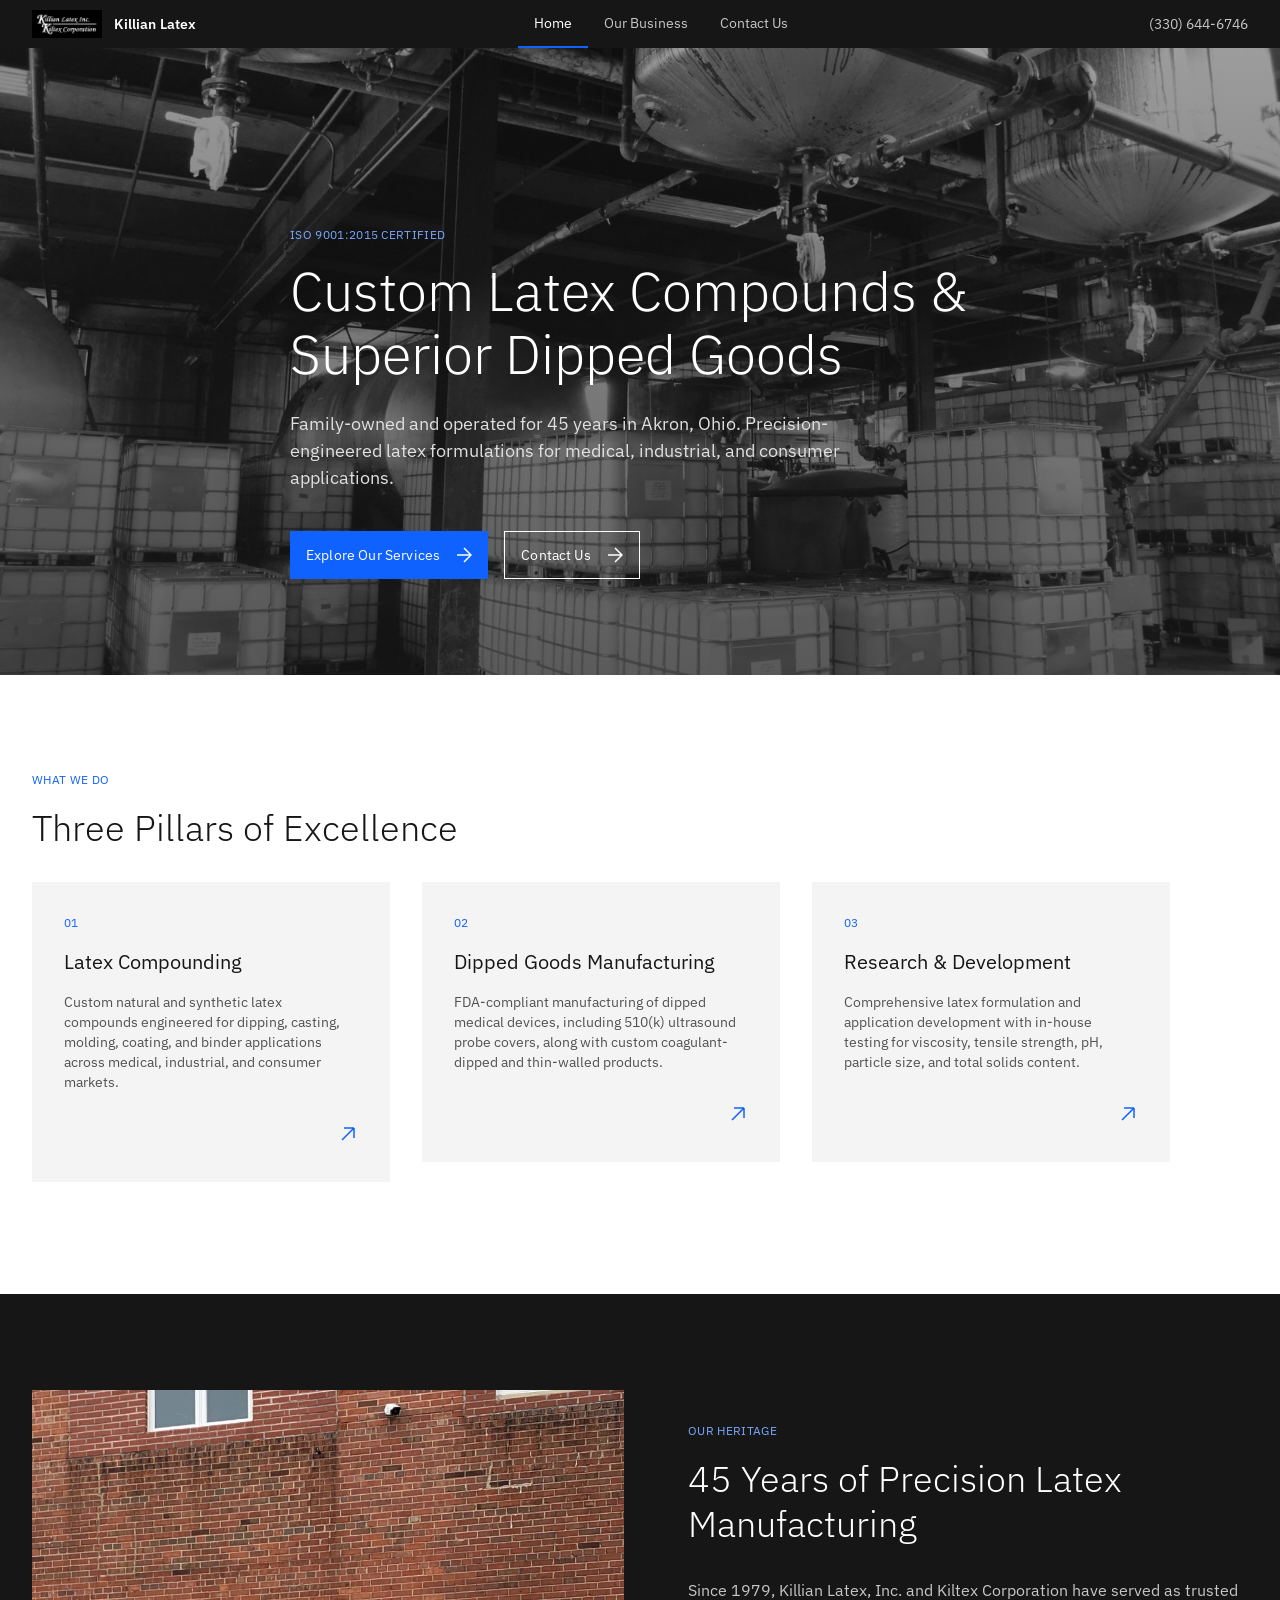
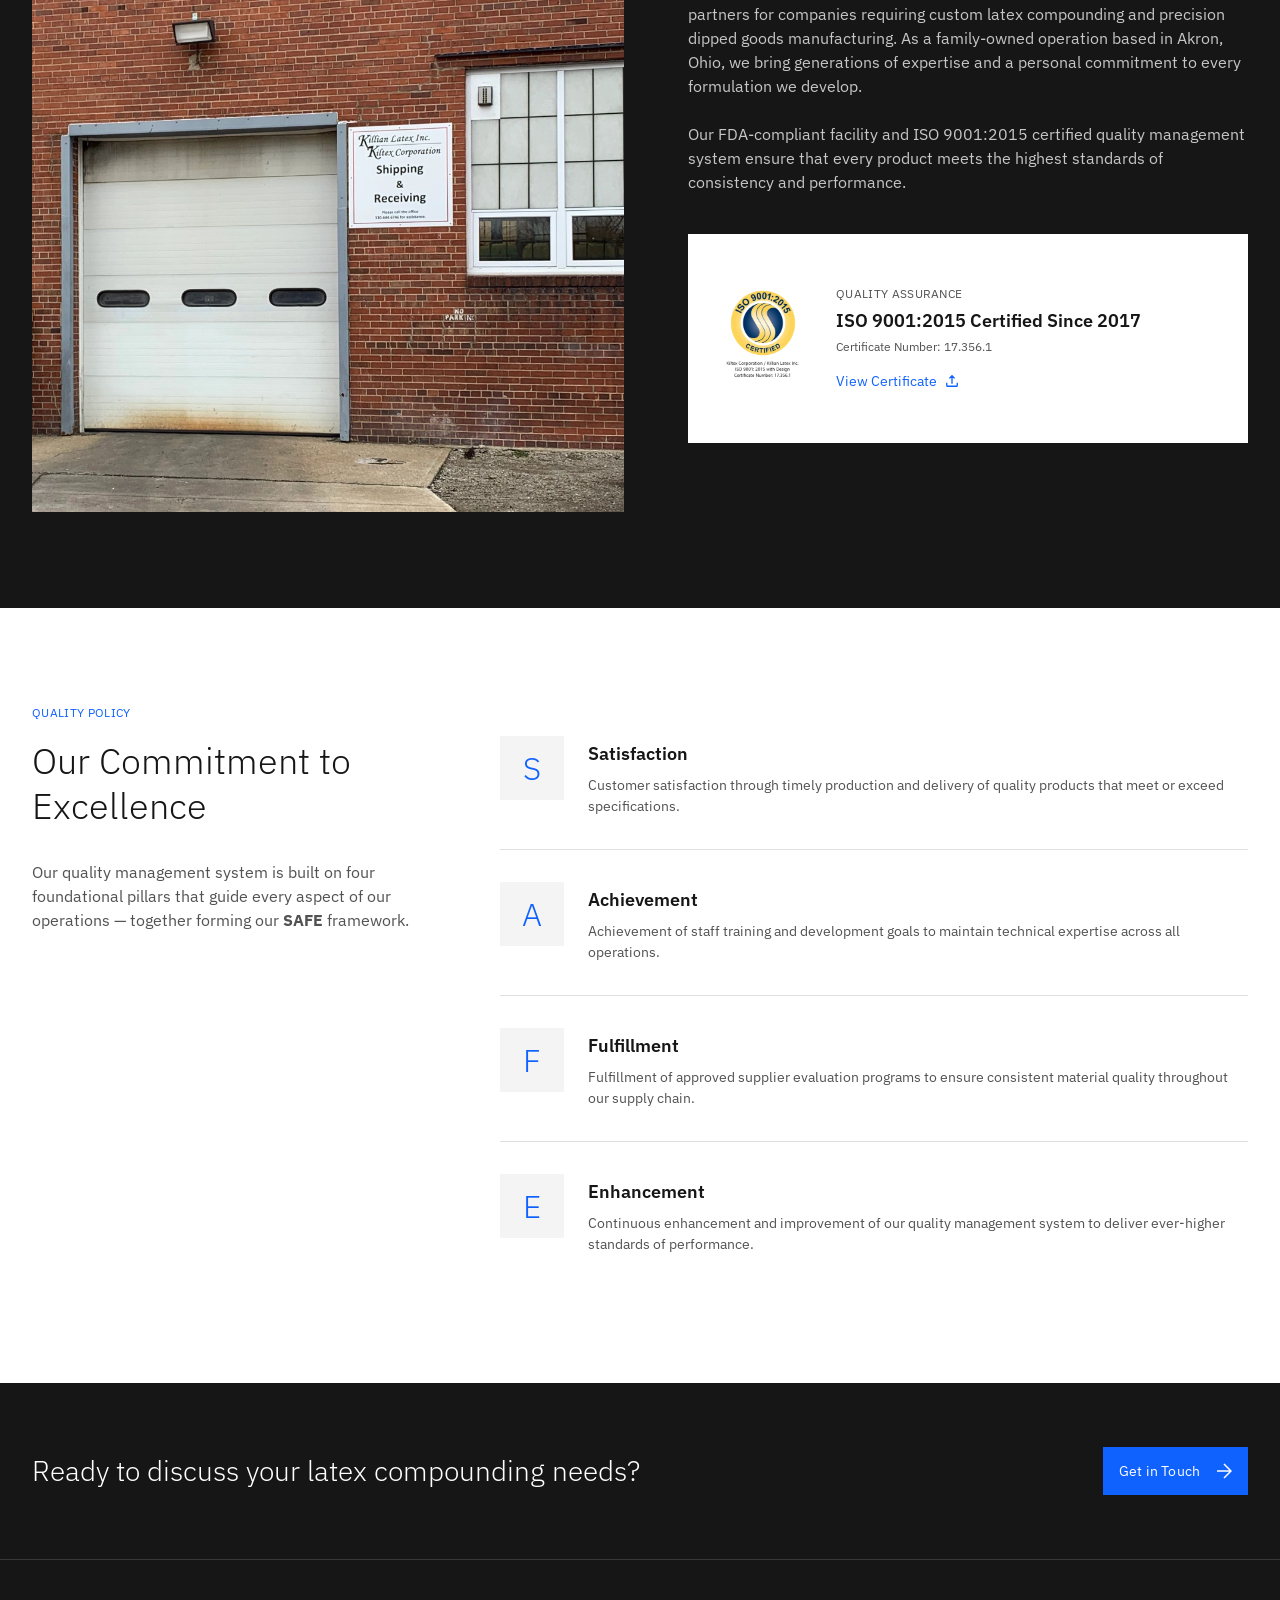
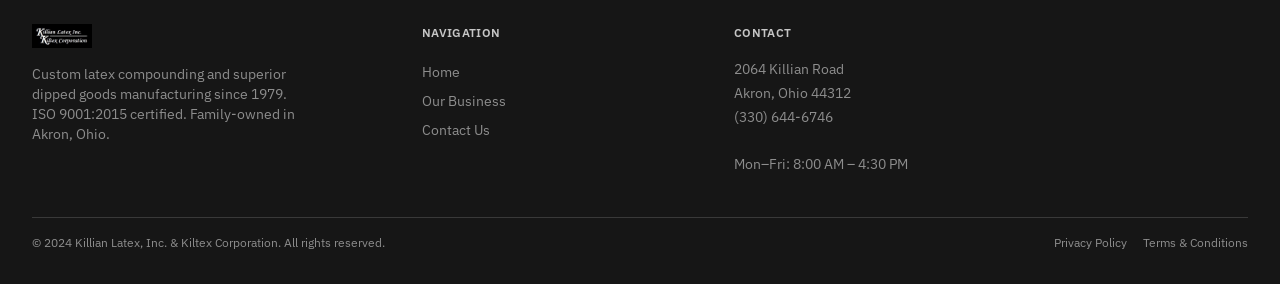
==== index.html @ 7c9a854a "Killian Latex website redesign with IBM Carbon design system Static HTML/CSS/JS site for Killian Lat" ====
<!DOCTYPE html>
<html lang="en">
<head>
  <meta charset="UTF-8">
  <meta name="viewport" content="width=device-width, initial-scale=1.0">
  <title>Killian Latex | Custom Latex Compounding & Dipped Goods Manufacturer | Akron, OH</title>
  <meta name="description" content="Family-owned for 45 years, Killian Latex provides ISO 9001:2015 certified custom latex compounding, FDA-compliant dipped medical devices, and R&D services in Akron, Ohio.">
  <meta name="keywords" content="latex compounding, custom latex compounds, dipped goods manufacturer, toll compounding, Akron Ohio latex, FDA 510k medical devices, ultrasound probe covers">
  <meta name="robots" content="index, follow">
  <link rel="canonical" href="https://killianlatex.com/">

  <!-- Open Graph -->
  <meta property="og:title" content="Killian Latex | Custom Latex Compounding & Dipped Goods Manufacturer">
  <meta property="og:description" content="45 years of precision latex compounding and FDA-compliant dipped goods manufacturing. ISO 9001:2015 certified.">
  <meta property="og:type" content="website">
  <meta property="og:url" content="https://killianlatex.com/">
  <meta property="og:image" content="https://killianlatex.com/images/hero-facility.jpg">
  <meta property="og:locale" content="en_US">
  <meta property="og:site_name" content="Killian Latex, Inc. & Kiltex Corporation">

  <!-- Twitter Card -->
  <meta name="twitter:card" content="summary_large_image">
  <meta name="twitter:title" content="Killian Latex | Custom Latex Compounding & Dipped Goods Manufacturer">
  <meta name="twitter:description" content="45 years of precision latex compounding and FDA-compliant dipped goods manufacturing.">
  <meta name="twitter:image" content="https://killianlatex.com/images/hero-facility.jpg">

  <!-- Fonts -->
  <link rel="preconnect" href="https://fonts.googleapis.com">
  <link rel="preconnect" href="https://fonts.gstatic.com" crossorigin>
  <link href="https://fonts.googleapis.com/css2?family=IBM+Plex+Sans:wght@300;400;600&display=swap" rel="stylesheet">

  <!-- Styles -->
  <link rel="stylesheet" href="css/tokens.css">
  <link rel="stylesheet" href="css/base.css">
  <link rel="stylesheet" href="css/components.css">

  <!-- Structured Data -->
  <script type="application/ld+json">
  {
    "@context": "https://schema.org",
    "@type": "ManufacturingBusiness",
    "name": "Killian Latex, Inc. & Kiltex Corporation",
    "description": "Custom latex compounding and superior dipped goods manufacturing. Family-owned and operated for 45 years.",
    "url": "https://killianlatex.com",
    "telephone": "+1-330-644-6746",
    "foundingDate": "1979",
    "address": {
      "@type": "PostalAddress",
      "streetAddress": "2064 Killian Road",
      "addressLocality": "Akron",
      "addressRegion": "OH",
      "postalCode": "44312",
      "addressCountry": "US"
    },
    "geo": {
      "@type": "GeoCoordinates",
      "latitude": "41.0234",
      "longitude": "-81.4868"
    },
    "openingHoursSpecification": {
      "@type": "OpeningHoursSpecification",
      "dayOfWeek": ["Monday","Tuesday","Wednesday","Thursday","Friday"],
      "opens": "08:00",
      "closes": "16:30"
    },
    "hasCredential": {
      "@type": "EducationalOccupationalCredential",
      "credentialCategory": "Quality Management",
      "name": "ISO 9001:2015"
    },
    "makesOffer": [
      {
        "@type": "Offer",
        "itemOffered": {
          "@type": "Service",
          "name": "Custom Latex Compounding",
          "description": "Natural and synthetic latex compounding for medical, industrial, and consumer applications."
        }
      },
      {
        "@type": "Offer",
        "itemOffered": {
          "@type": "Service",
          "name": "Dipped Goods Manufacturing",
          "description": "FDA-compliant dipped medical devices and custom manufactured dipped products."
        }
      },
      {
        "@type": "Offer",
        "itemOffered": {
          "@type": "Service",
          "name": "Research & Development",
          "description": "Latex formulation development, water-based solutions, and comprehensive testing services."
        }
      }
    ]
  }
  </script>
</head>
<body>
  <a href="#main-content" class="skip-link">Skip to main content</a>

  <!-- ==================== MASTHEAD ==================== -->
  <header class="cds-header" role="banner">
    <div class="cds-header__inner">
      <a href="index.html" class="cds-header__logo" aria-label="Killian Latex - Home">
        <img src="images/logo.jpg" alt="Killian Latex logo" width="80" height="28">
        <span class="cds-header__logo-text">Killian Latex</span>
      </a>
      <nav class="cds-header__nav" role="navigation" aria-label="Main navigation">
        <a href="index.html" class="cds-header__nav-link cds-header__nav-link--active">Home</a>
        <a href="our-business.html" class="cds-header__nav-link">Our Business</a>
        <a href="contact.html" class="cds-header__nav-link">Contact Us</a>
      </nav>
      <a href="tel:+13306446746" class="cds-header__phone" aria-label="Call us at 330-644-6746">(330) 644-6746</a>
      <button class="cds-header__menu-btn" aria-label="Open navigation menu" aria-expanded="false" aria-controls="side-nav">
        <svg xmlns="http://www.w3.org/2000/svg" viewBox="0 0 20 20"><path d="M2 4.5h16M2 10h16M2 15.5h16" stroke="currentColor" stroke-width="1.5" fill="none"/></svg>
      </button>
    </div>
  </header>

  <!-- Mobile Side Nav -->
  <nav class="cds-side-nav" id="side-nav" role="navigation" aria-label="Mobile navigation">
    <a href="index.html" class="cds-side-nav__link cds-side-nav__link--active">Home</a>
    <a href="our-business.html" class="cds-side-nav__link">Our Business</a>
    <a href="contact.html" class="cds-side-nav__link">Contact Us</a>
    <a href="tel:+13306446746" class="cds-side-nav__phone">(330) 644-6746</a>
  </nav>
  <div class="cds-nav-overlay" aria-hidden="true"></div>

  <main id="main-content">
    <!-- ==================== HERO ==================== -->
    <section class="hero" aria-label="Introduction">
      <div class="hero__bg" style="background-image: url('images/hero-facility.jpg');" role="img" aria-label="Killian Latex manufacturing facility"></div>
      <div class="cds-grid">
        <div class="hero__content">
          <p class="hero__overline">ISO 9001:2015 Certified</p>
          <h1 class="hero__title">Custom Latex Compounds &amp; Superior Dipped Goods</h1>
          <p class="hero__subtitle">Family-owned and operated for 45 years in Akron, Ohio. Precision-engineered latex formulations for medical, industrial, and consumer applications.</p>
          <div class="hero__actions">
            <a href="our-business.html" class="cds-btn cds-btn--primary">
              Explore Our Services
              <svg xmlns="http://www.w3.org/2000/svg" viewBox="0 0 16 16"><path d="M8 1l7 7-7 7M1 8h14" stroke="currentColor" stroke-width="1.5" fill="none"/></svg>
            </a>
            <a href="contact.html" class="cds-btn cds-btn--ghost">
              Contact Us
              <svg xmlns="http://www.w3.org/2000/svg" viewBox="0 0 16 16"><path d="M8 1l7 7-7 7M1 8h14" stroke="currentColor" stroke-width="1.5" fill="none"/></svg>
            </a>
          </div>
        </div>
      </div>
    </section>

    <!-- ==================== SERVICE PILLARS ==================== -->
    <section class="section-padding bg-white" aria-label="Our services">
      <div class="cds-grid">
        <p class="section-overline">What We Do</p>
        <h2 class="section-heading">Three Pillars of Excellence</h2>
        <div class="cds-row">
          <div class="cds-col-sm-16 cds-col-md-8 cds-col-lg-5" style="margin-bottom: var(--cds-spacing-05);">
            <a href="our-business.html#latex-compounding" class="cds-tile cds-fade-in">
              <p class="cds-tile__overline">01</p>
              <h3 class="cds-tile__title">Latex Compounding</h3>
              <p class="cds-tile__body">Custom natural and synthetic latex compounds engineered for dipping, casting, molding, coating, and binder applications across medical, industrial, and consumer markets.</p>
              <span class="cds-tile__arrow">
                <svg xmlns="http://www.w3.org/2000/svg" viewBox="0 0 20 20"><path d="M4 16L16 4M16 4H6M16 4v10" stroke="currentColor" stroke-width="1.5" fill="none"/></svg>
              </span>
            </a>
          </div>
          <div class="cds-col-sm-16 cds-col-md-8 cds-col-lg-5" style="margin-bottom: var(--cds-spacing-05);">
            <a href="our-business.html#dipped-goods" class="cds-tile cds-fade-in">
              <p class="cds-tile__overline">02</p>
              <h3 class="cds-tile__title">Dipped Goods Manufacturing</h3>
              <p class="cds-tile__body">FDA-compliant manufacturing of dipped medical devices, including 510(k) ultrasound probe covers, along with custom coagulant-dipped and thin-walled products.</p>
              <span class="cds-tile__arrow">
                <svg xmlns="http://www.w3.org/2000/svg" viewBox="0 0 20 20"><path d="M4 16L16 4M16 4H6M16 4v10" stroke="currentColor" stroke-width="1.5" fill="none"/></svg>
              </span>
            </a>
          </div>
          <div class="cds-col-sm-16 cds-col-md-8 cds-col-lg-5" style="margin-bottom: var(--cds-spacing-05);">
            <a href="our-business.html#research-development" class="cds-tile cds-fade-in">
              <p class="cds-tile__overline">03</p>
              <h3 class="cds-tile__title">Research &amp; Development</h3>
              <p class="cds-tile__body">Comprehensive latex formulation and application development with in-house testing for viscosity, tensile strength, pH, particle size, and total solids content.</p>
              <span class="cds-tile__arrow">
                <svg xmlns="http://www.w3.org/2000/svg" viewBox="0 0 20 20"><path d="M4 16L16 4M16 4H6M16 4v10" stroke="currentColor" stroke-width="1.5" fill="none"/></svg>
              </span>
            </a>
          </div>
        </div>
      </div>
    </section>

    <!-- ==================== HERITAGE ==================== -->
    <section class="heritage-section" aria-label="Company heritage">
      <div class="cds-grid">
        <div class="cds-row">
          <div class="cds-col-sm-16 cds-col-lg-8 cds-fade-in">
            <div class="heritage-image-wrap">
              <img src="images/building-exterior.jpg" alt="Killian Latex manufacturing facility at 2064 Killian Road, Akron, Ohio" class="heritage-image" loading="lazy" width="800" height="533">
            </div>
          </div>
          <div class="cds-col-sm-16 cds-col-lg-8 cds-fade-in">
            <div class="heritage-content">
              <p class="section-overline" style="color: var(--cds-blue-40);">Our Heritage</p>
              <h2 class="section-heading section-heading--white">45 Years of Precision Latex Manufacturing</h2>
              <p class="cds-body-long-02" style="color: var(--cds-gray-30); margin-bottom: var(--cds-spacing-06);">
                Since 1979, Killian Latex, Inc. and Kiltex Corporation have served as trusted partners for companies requiring custom latex compounding and precision dipped goods manufacturing. As a family-owned operation based in Akron, Ohio, we bring generations of expertise and a personal commitment to every formulation we develop.
              </p>
              <p class="cds-body-long-02" style="color: var(--cds-gray-30);">
                Our FDA-compliant facility and ISO 9001:2015 certified quality management system ensure that every product meets the highest standards of consistency and performance.
              </p>
              <div class="heritage-cert-card">
                <img src="images/Certificate Image.webp" alt="ISO 9001:2015 Certified — Kiltex Corporation / Killian Latex Inc., Certificate Number 17.356.1" class="heritage-cert__badge" loading="lazy" width="140" height="140">
                <div class="heritage-cert__info">
                  <p class="heritage-stat__label">Quality Assurance</p>
                  <p class="heritage-stat__value">ISO 9001:2015 Certified Since 2017</p>
                  <p class="heritage-cert__number">Certificate Number: 17.356.1</p>
                  <a href="images/Killian Latex Certificate.pdf" target="_blank" rel="noopener" class="heritage-cert__link">
                    View Certificate
                    <svg xmlns="http://www.w3.org/2000/svg" viewBox="0 0 16 16" width="14" height="14"><path d="M14 10v3a1 1 0 0 1-1 1H3a1 1 0 0 1-1-1v-3M11 5L8 2 5 5M8 2v9" stroke="currentColor" stroke-width="1.5" fill="none"/></svg>
                  </a>
                </div>
              </div>
            </div>
          </div>
        </div>
      </div>
    </section>

    <!-- ==================== QUALITY POLICY ==================== -->
    <section class="section-padding bg-white" aria-label="Quality policy">
      <div class="cds-grid">
        <div class="cds-row">
          <div class="cds-col-sm-16 cds-col-lg-6">
            <p class="section-overline">Quality Policy</p>
            <h2 class="section-heading">Our Commitment to Excellence</h2>
            <p class="section-intro" style="margin-bottom: 0;">Our quality management system is built on four foundational pillars that guide every aspect of our operations — together forming our <strong>SAFE</strong> framework.</p>
          </div>
          <div class="cds-col-sm-16 cds-col-lg-10">
            <div class="safe-stack cds-fade-in">
              <div class="safe-stack__item">
                <div class="safe-stack__letter-col">
                  <span class="safe-stack__letter">S</span>
                </div>
                <div class="safe-stack__content">
                  <h3 class="safe-stack__title">Satisfaction</h3>
                  <p class="safe-stack__desc">Customer satisfaction through timely production and delivery of quality products that meet or exceed specifications.</p>
                </div>
              </div>
              <div class="safe-stack__item">
                <div class="safe-stack__letter-col">
                  <span class="safe-stack__letter">A</span>
                </div>
                <div class="safe-stack__content">
                  <h3 class="safe-stack__title">Achievement</h3>
                  <p class="safe-stack__desc">Achievement of staff training and development goals to maintain technical expertise across all operations.</p>
                </div>
              </div>
              <div class="safe-stack__item">
                <div class="safe-stack__letter-col">
                  <span class="safe-stack__letter">F</span>
                </div>
                <div class="safe-stack__content">
                  <h3 class="safe-stack__title">Fulfillment</h3>
                  <p class="safe-stack__desc">Fulfillment of approved supplier evaluation programs to ensure consistent material quality throughout our supply chain.</p>
                </div>
              </div>
              <div class="safe-stack__item safe-stack__item--last">
                <div class="safe-stack__letter-col">
                  <span class="safe-stack__letter">E</span>
                </div>
                <div class="safe-stack__content">
                  <h3 class="safe-stack__title">Enhancement</h3>
                  <p class="safe-stack__desc">Continuous enhancement and improvement of our quality management system to deliver ever-higher standards of performance.</p>
                </div>
              </div>
            </div>
          </div>
        </div>
      </div>
    </section>

    <!-- ==================== CTA BAND ==================== -->
    <section class="cta-band" aria-label="Call to action">
      <div class="cds-grid">
        <div class="cta-band__inner">
          <h2 class="cta-band__text">Ready to discuss your latex compounding needs?</h2>
          <a href="contact.html" class="cds-btn cds-btn--primary">
            Get in Touch
            <svg xmlns="http://www.w3.org/2000/svg" viewBox="0 0 16 16"><path d="M8 1l7 7-7 7M1 8h14" stroke="currentColor" stroke-width="1.5" fill="none"/></svg>
          </a>
        </div>
      </div>
    </section>
  </main>

  <!-- ==================== FOOTER ==================== -->
  <footer class="cds-footer" role="contentinfo">
    <div class="cds-grid">
      <div class="cds-row">
        <div class="cds-col-sm-16 cds-col-md-8 cds-col-lg-5">
          <img src="images/logo.jpg" alt="Killian Latex" class="cds-footer__logo" width="80" height="28">
          <p class="cds-footer__desc">Custom latex compounding and superior dipped goods manufacturing since 1979. ISO 9001:2015 certified. Family-owned in Akron, Ohio.</p>
        </div>
        <div class="cds-col-sm-16 cds-col-md-4 cds-col-lg-4">
          <p class="cds-footer__heading">Navigation</p>
          <a href="index.html" class="cds-footer__link">Home</a>
          <a href="our-business.html" class="cds-footer__link">Our Business</a>
          <a href="contact.html" class="cds-footer__link">Contact Us</a>
        </div>
        <div class="cds-col-sm-16 cds-col-md-4 cds-col-lg-4">
          <p class="cds-footer__heading">Contact</p>
          <div class="cds-footer__contact-info">
            2064 Killian Road<br>
            Akron, Ohio 44312<br>
            <a href="tel:+13306446746">(330) 644-6746</a><br><br>
            Mon&ndash;Fri: 8:00 AM &ndash; 4:30 PM
          </div>
        </div>
      </div>
      <div class="cds-footer__bottom">
        <p class="cds-footer__copyright">&copy; 2024 Killian Latex, Inc. &amp; Kiltex Corporation. All rights reserved.</p>
        <div class="cds-footer__legal">
          <a href="#">Privacy Policy</a>
          <a href="#">Terms &amp; Conditions</a>
        </div>
      </div>
    </div>
  </footer>

  <script src="js/main.js" defer></script>
</body>
</html>
---- css/tokens.css ----
:root {
  /* === Colors === */
  --cds-blue-60: #0f62fe;
  --cds-blue-70: #0043ce;
  --cds-blue-80: #002d9c;
  --cds-blue-40: #78a9ff;
  --cds-white: #ffffff;
  --cds-gray-10: #f4f4f4;
  --cds-gray-10-hover: #e8e8e8;
  --cds-gray-20: #e0e0e0;
  --cds-gray-30: #c6c6c6;
  --cds-gray-50: #8d8d8d;
  --cds-gray-70: #525252;
  --cds-gray-80: #393939;
  --cds-gray-90: #262626;
  --cds-gray-100: #161616;
  --cds-red-60: #da1e28;
  --cds-green-50: #24a148;
  --cds-yellow-30: #f1c21b;

  /* === Spacing (8px base) === */
  --cds-spacing-01: 2px;
  --cds-spacing-02: 4px;
  --cds-spacing-03: 8px;
  --cds-spacing-04: 12px;
  --cds-spacing-05: 16px;
  --cds-spacing-06: 24px;
  --cds-spacing-07: 32px;
  --cds-spacing-08: 40px;
  --cds-spacing-09: 48px;
  --cds-spacing-10: 64px;
  --cds-spacing-11: 80px;
  --cds-spacing-12: 96px;
  --cds-spacing-13: 160px;

  /* === Typography === */
  --cds-font-family: 'IBM Plex Sans', -apple-system, BlinkMacSystemFont, 'Segoe UI', sans-serif;
  --cds-font-family-mono: 'IBM Plex Mono', monospace;
}
---- css/base.css ----
/* === Reset === */
*, *::before, *::after {
  margin: 0;
  padding: 0;
  box-sizing: border-box;
  border-radius: 0;
}

html {
  font-size: 100%;
  scroll-behavior: smooth;
  -webkit-text-size-adjust: 100%;
}

body {
  font-family: var(--cds-font-family);
  font-size: 1rem;
  font-weight: 400;
  line-height: 1.5;
  color: var(--cds-gray-100);
  background-color: var(--cds-white);
  -webkit-font-smoothing: antialiased;
  -moz-osx-font-smoothing: grayscale;
}

img {
  max-width: 100%;
  height: auto;
  display: block;
}

a {
  color: var(--cds-blue-60);
  text-decoration: none;
}

a:hover {
  text-decoration: underline;
}

ul, ol {
  list-style: none;
}

/* === Skip Link === */
.skip-link {
  position: absolute;
  top: -100%;
  left: var(--cds-spacing-05);
  background: var(--cds-blue-60);
  color: var(--cds-white);
  padding: var(--cds-spacing-03) var(--cds-spacing-05);
  z-index: 1000;
  font-size: 0.875rem;
}

.skip-link:focus {
  top: var(--cds-spacing-03);
}

/* === Grid === */
.cds-grid {
  max-width: 1584px;
  margin: 0 auto;
  padding: 0 var(--cds-spacing-07);
}

.cds-row {
  display: flex;
  flex-wrap: wrap;
  margin: 0 calc(var(--cds-spacing-05) * -1);
}

[class*="cds-col"] {
  padding: 0 var(--cds-spacing-05);
  width: 100%;
}

/* Column widths — mobile first (all 100%) */
.cds-col-sm-4  { width: 100%; }
.cds-col-sm-8  { width: 100%; }
.cds-col-sm-16 { width: 100%; }

/* Medium — 672px */
@media (min-width: 672px) {
  .cds-col-md-4  { width: 25%; }
  .cds-col-md-5  { width: 31.25%; }
  .cds-col-md-6  { width: 37.5%; }
  .cds-col-md-8  { width: 50%; }
  .cds-col-md-10 { width: 62.5%; }
  .cds-col-md-12 { width: 75%; }
  .cds-col-md-16 { width: 100%; }
}

/* Large — 1056px */
@media (min-width: 1056px) {
  .cds-grid {
    padding: 0 var(--cds-spacing-07);
  }

  .cds-col-lg-4  { width: 25%; }
  .cds-col-lg-5  { width: 31.25%; }
  .cds-col-lg-6  { width: 37.5%; }
  .cds-col-lg-8  { width: 50%; }
  .cds-col-lg-10 { width: 62.5%; }
  .cds-col-lg-12 { width: 75%; }
  .cds-col-lg-16 { width: 100%; }
}

/* XLarge — 1312px */
@media (min-width: 1312px) {
  .cds-col-xlg-4  { width: 25%; }
  .cds-col-xlg-5  { width: 31.25%; }
  .cds-col-xlg-6  { width: 37.5%; }
  .cds-col-xlg-8  { width: 50%; }
  .cds-col-xlg-10 { width: 62.5%; }
  .cds-col-xlg-12 { width: 75%; }
  .cds-col-xlg-16 { width: 100%; }
}

/* === Typography Scale === */
.cds-display-01 {
  font-size: 2.625rem;
  font-weight: 300;
  line-height: 1.17;
  letter-spacing: 0;
}

.cds-heading-07 {
  font-size: 3.375rem;
  font-weight: 300;
  line-height: 1.17;
}

.cds-heading-05 {
  font-size: 2.25rem;
  font-weight: 300;
  line-height: 1.25;
}

.cds-heading-04 {
  font-size: 1.75rem;
  font-weight: 400;
  line-height: 1.29;
}

.cds-heading-03 {
  font-size: 1.25rem;
  font-weight: 400;
  line-height: 1.4;
}

.cds-heading-02 {
  font-size: 1rem;
  font-weight: 600;
  line-height: 1.375;
}

.cds-body-long-02 {
  font-size: 1rem;
  font-weight: 400;
  line-height: 1.5;
}

.cds-body-long-01 {
  font-size: 0.875rem;
  font-weight: 400;
  line-height: 1.43;
}

.cds-label-01 {
  font-size: 0.75rem;
  font-weight: 400;
  line-height: 1.34;
  letter-spacing: 0.32px;
}

/* Responsive type */
@media (max-width: 671px) {
  .cds-heading-07 {
    font-size: 2.25rem;
  }

  .cds-heading-05 {
    font-size: 1.75rem;
  }

  .cds-heading-04 {
    font-size: 1.5rem;
  }
}

/* === Section Spacing === */
.section-padding {
  padding: var(--cds-spacing-12) 0;
}

.section-padding--compact {
  padding: var(--cds-spacing-10) 0;
}

/* === Backgrounds === */
.bg-white   { background-color: var(--cds-white); }
.bg-gray-10 { background-color: var(--cds-gray-10); }
.bg-gray-100 { background-color: var(--cds-gray-100); }

/* === Scroll Animation === */
.cds-fade-in {
  opacity: 0;
  transform: translateY(16px);
  transition: opacity 0.5s ease-out, transform 0.5s ease-out;
}

.cds-fade-in.is-visible {
  opacity: 1;
  transform: translateY(0);
}

@media (prefers-reduced-motion: reduce) {
  .cds-fade-in {
    opacity: 1;
    transform: none;
    transition: none;
  }
}
---- css/components.css ----
/* ============================================
   MASTHEAD / NAVIGATION
   ============================================ */
.cds-header {
  position: fixed;
  top: 0;
  left: 0;
  right: 0;
  height: 48px;
  background: var(--cds-gray-100);
  z-index: 900;
  display: flex;
  align-items: center;
}

.cds-header__inner {
  display: flex;
  align-items: center;
  justify-content: space-between;
  width: 100%;
  max-width: 1584px;
  margin: 0 auto;
  padding: 0 var(--cds-spacing-07);
  height: 100%;
}

.cds-header__logo {
  display: flex;
  align-items: center;
  gap: var(--cds-spacing-04);
  text-decoration: none;
  flex-shrink: 0;
}

.cds-header__logo img {
  height: 28px;
  width: auto;
}

.cds-header__logo-text {
  color: var(--cds-white);
  font-size: 0.875rem;
  font-weight: 600;
  letter-spacing: 0.16px;
  white-space: nowrap;
}

.cds-header__nav {
  display: flex;
  align-items: center;
  gap: 0;
  height: 100%;
}

.cds-header__nav-link {
  color: var(--cds-gray-30);
  font-size: 0.875rem;
  font-weight: 400;
  text-decoration: none;
  padding: 0 var(--cds-spacing-05);
  height: 100%;
  display: flex;
  align-items: center;
  transition: color 0.15s, background-color 0.15s;
  border-bottom: 2px solid transparent;
}

.cds-header__nav-link:hover,
.cds-header__nav-link:focus {
  color: var(--cds-white);
  background: var(--cds-gray-80);
  text-decoration: none;
}

.cds-header__nav-link--active {
  color: var(--cds-white);
  border-bottom-color: var(--cds-blue-60);
}

.cds-header__phone {
  color: var(--cds-gray-30);
  font-size: 0.875rem;
  text-decoration: none;
  margin-left: var(--cds-spacing-06);
  white-space: nowrap;
}

.cds-header__phone:hover {
  color: var(--cds-white);
  text-decoration: none;
}

/* Hamburger */
.cds-header__menu-btn {
  display: none;
  background: none;
  border: none;
  cursor: pointer;
  padding: var(--cds-spacing-03);
  color: var(--cds-white);
}

.cds-header__menu-btn svg {
  width: 20px;
  height: 20px;
  fill: currentColor;
}

/* Mobile nav panel */
.cds-side-nav {
  position: fixed;
  top: 48px;
  left: 0;
  bottom: 0;
  width: 256px;
  background: var(--cds-gray-100);
  transform: translateX(-100%);
  transition: transform 0.2s ease-out;
  z-index: 800;
  padding: var(--cds-spacing-05) 0;
}

.cds-side-nav.is-open {
  transform: translateX(0);
}

.cds-side-nav__link {
  display: block;
  color: var(--cds-gray-30);
  font-size: 0.875rem;
  padding: var(--cds-spacing-04) var(--cds-spacing-07);
  text-decoration: none;
  transition: background 0.15s, color 0.15s;
}

.cds-side-nav__link:hover,
.cds-side-nav__link:focus {
  background: var(--cds-gray-80);
  color: var(--cds-white);
  text-decoration: none;
}

.cds-side-nav__link--active {
  color: var(--cds-white);
  background: var(--cds-gray-90);
  border-left: 4px solid var(--cds-blue-60);
}

.cds-side-nav__phone {
  display: block;
  color: var(--cds-blue-40);
  font-size: 0.875rem;
  padding: var(--cds-spacing-06) var(--cds-spacing-07) var(--cds-spacing-04);
  text-decoration: none;
}

.cds-nav-overlay {
  position: fixed;
  top: 48px;
  left: 0;
  right: 0;
  bottom: 0;
  background: rgba(22, 22, 22, 0.5);
  z-index: 799;
  opacity: 0;
  visibility: hidden;
  transition: opacity 0.2s;
}

.cds-nav-overlay.is-visible {
  opacity: 1;
  visibility: visible;
}

@media (max-width: 1055px) {
  .cds-header__nav,
  .cds-header__phone {
    display: none;
  }

  .cds-header__menu-btn {
    display: flex;
    align-items: center;
  }
}

/* ============================================
   BUTTONS
   ============================================ */
.cds-btn {
  display: inline-flex;
  align-items: center;
  justify-content: center;
  height: 48px;
  padding: 0 calc(64px - 16px) 0 var(--cds-spacing-05);
  font-family: var(--cds-font-family);
  font-size: 0.875rem;
  font-weight: 400;
  letter-spacing: 0.16px;
  cursor: pointer;
  border: none;
  text-decoration: none;
  position: relative;
  transition: background-color 0.15s;
  white-space: nowrap;
}

.cds-btn svg {
  position: absolute;
  right: var(--cds-spacing-05);
  width: 16px;
  height: 16px;
  fill: currentColor;
}

.cds-btn--primary {
  background: var(--cds-blue-60);
  color: var(--cds-white);
}

.cds-btn--primary:hover {
  background: var(--cds-blue-70);
  text-decoration: none;
  color: var(--cds-white);
}

.cds-btn--primary:active {
  background: var(--cds-blue-80);
}

.cds-btn--primary:focus {
  outline: 2px solid var(--cds-blue-60);
  outline-offset: -2px;
  box-shadow: inset 0 0 0 1px var(--cds-white);
}

.cds-btn--ghost {
  background: transparent;
  color: var(--cds-white);
  border: 1px solid var(--cds-white);
  padding: 0 calc(64px - 16px) 0 var(--cds-spacing-05);
}

.cds-btn--ghost:hover {
  background: rgba(255, 255, 255, 0.1);
  text-decoration: none;
  color: var(--cds-white);
}

.cds-btn--ghost-dark {
  background: transparent;
  color: var(--cds-blue-60);
  border: 1px solid var(--cds-blue-60);
}

.cds-btn--ghost-dark:hover {
  background: var(--cds-blue-60);
  color: var(--cds-white);
  text-decoration: none;
}

.cds-btn--full-width {
  width: 100%;
}

/* ============================================
   HERO SECTIONS
   ============================================ */
.hero {
  position: relative;
  min-height: 75vh;
  display: flex;
  align-items: flex-end;
  padding-top: 48px; /* masthead offset */
  padding-bottom: var(--cds-spacing-12);
  overflow: hidden;
}

.hero__bg {
  position: absolute;
  inset: 0;
  background-size: cover;
  background-position: center;
  background-repeat: no-repeat;
}

.hero__bg::after {
  content: '';
  position: absolute;
  inset: 0;
  background: linear-gradient(
    to bottom,
    rgba(22, 22, 22, 0.4) 0%,
    rgba(22, 22, 22, 0.7) 100%
  );
}

.hero__content {
  position: relative;
  z-index: 1;
  max-width: 700px;
}

.hero__overline {
  font-size: 0.75rem;
  font-weight: 400;
  letter-spacing: 0.32px;
  color: var(--cds-blue-40);
  text-transform: uppercase;
  margin-bottom: var(--cds-spacing-05);
}

.hero__title {
  font-size: 3.375rem;
  font-weight: 300;
  line-height: 1.17;
  color: var(--cds-white);
  margin-bottom: var(--cds-spacing-06);
}

.hero__subtitle {
  font-size: 1.125rem;
  font-weight: 400;
  line-height: 1.5;
  color: var(--cds-gray-20);
  margin-bottom: var(--cds-spacing-08);
  max-width: 560px;
}

.hero__actions {
  display: flex;
  gap: var(--cds-spacing-05);
  flex-wrap: wrap;
}

@media (max-width: 671px) {
  .hero {
    min-height: 80vh;
    align-items: center;
    padding-bottom: var(--cds-spacing-10);
  }

  .hero__title {
    font-size: 2.25rem;
  }

  .hero__subtitle {
    font-size: 1rem;
  }

  .hero__actions {
    flex-direction: column;
  }

  .hero__actions .cds-btn {
    width: 100%;
  }
}

/* Page hero (compact) */
.page-hero {
  background: var(--cds-gray-100);
  padding: calc(48px + var(--cds-spacing-12)) 0 var(--cds-spacing-10);
}

.page-hero__breadcrumb {
  font-size: 0.875rem;
  margin-bottom: var(--cds-spacing-06);
}

.page-hero__breadcrumb a {
  color: var(--cds-gray-50);
  text-decoration: none;
}

.page-hero__breadcrumb a:hover {
  color: var(--cds-gray-30);
  text-decoration: underline;
}

.page-hero__breadcrumb span {
  color: var(--cds-white);
}

.page-hero__breadcrumb .separator {
  color: var(--cds-gray-50);
  margin: 0 var(--cds-spacing-03);
}

.page-hero__title {
  font-size: 3.375rem;
  font-weight: 300;
  line-height: 1.17;
  color: var(--cds-white);
  margin-bottom: var(--cds-spacing-05);
}

.page-hero__subtitle {
  font-size: 1.125rem;
  line-height: 1.5;
  color: var(--cds-gray-30);
  max-width: 640px;
}

@media (max-width: 671px) {
  .page-hero {
    padding-top: calc(48px + var(--cds-spacing-10));
  }

  .page-hero__title {
    font-size: 2.25rem;
  }
}

/* ============================================
   TILES / CARDS
   ============================================ */
.cds-tile {
  background: var(--cds-gray-10);
  padding: var(--cds-spacing-07);
  min-height: 240px;
  display: flex;
  flex-direction: column;
  transition: background-color 0.15s;
  text-decoration: none;
  color: var(--cds-gray-100);
  position: relative;
}

.cds-tile:hover {
  background: var(--cds-gray-10-hover);
  text-decoration: none;
  color: var(--cds-gray-100);
}

.cds-tile__overline {
  font-size: 0.75rem;
  font-weight: 400;
  letter-spacing: 0.32px;
  color: var(--cds-blue-60);
  text-transform: uppercase;
  margin-bottom: var(--cds-spacing-05);
}

.cds-tile__title {
  font-size: 1.25rem;
  font-weight: 400;
  line-height: 1.4;
  margin-bottom: var(--cds-spacing-05);
}

.cds-tile__body {
  font-size: 0.875rem;
  line-height: 1.43;
  color: var(--cds-gray-70);
  flex: 1;
}

.cds-tile__arrow {
  margin-top: var(--cds-spacing-07);
  color: var(--cds-blue-60);
  align-self: flex-end;
}

.cds-tile__arrow svg {
  width: 20px;
  height: 20px;
  fill: currentColor;
}

/* ============================================
   SECTION ELEMENTS
   ============================================ */
.section-overline {
  font-size: 0.75rem;
  font-weight: 400;
  letter-spacing: 0.32px;
  color: var(--cds-blue-60);
  text-transform: uppercase;
  margin-bottom: var(--cds-spacing-05);
}

.section-heading {
  font-size: 2.25rem;
  font-weight: 300;
  line-height: 1.25;
  margin-bottom: var(--cds-spacing-07);
}

.section-heading--white {
  color: var(--cds-white);
}

.section-intro {
  font-size: 1rem;
  line-height: 1.5;
  color: var(--cds-gray-70);
  max-width: 640px;
  margin-bottom: var(--cds-spacing-09);
}

@media (max-width: 671px) {
  .section-heading {
    font-size: 1.75rem;
  }
}

/* ============================================
   HERITAGE / ABOUT SECTION
   ============================================ */
.heritage-section {
  background: var(--cds-gray-100);
  padding: var(--cds-spacing-12) 0;
}

.heritage-image-wrap {
  height: 100%;
  min-height: 480px;
  overflow: hidden;
}

.heritage-image {
  width: 100%;
  height: 100%;
  min-height: 480px;
  object-fit: cover;
  object-position: top center;
}

.heritage-content {
  padding: var(--cds-spacing-07) 0 var(--cds-spacing-07) var(--cds-spacing-07);
}

/* Cert card — white panel on dark bg */
.heritage-cert-card {
  display: flex;
  align-items: center;
  gap: var(--cds-spacing-06);
  margin-top: var(--cds-spacing-08);
  padding: var(--cds-spacing-06);
  background: var(--cds-white);
}

.heritage-cert__badge {
  width: 100px;
  height: auto;
  flex-shrink: 0;
}

.heritage-cert__info {
  flex: 1;
}

.heritage-stat__label {
  font-size: 0.75rem;
  letter-spacing: 0.32px;
  color: var(--cds-gray-70);
  text-transform: uppercase;
  margin-bottom: var(--cds-spacing-02);
}

.heritage-stat__value {
  font-size: 1.125rem;
  font-weight: 600;
  color: var(--cds-gray-100);
  margin-bottom: var(--cds-spacing-02);
}

.heritage-cert__number {
  font-size: 0.75rem;
  color: var(--cds-gray-70);
  margin-bottom: var(--cds-spacing-04);
}

.heritage-cert__link {
  display: inline-flex;
  align-items: center;
  gap: var(--cds-spacing-03);
  font-size: 0.875rem;
  font-weight: 400;
  color: var(--cds-blue-60);
  text-decoration: none;
  transition: color 0.15s;
}

.heritage-cert__link:hover {
  color: var(--cds-blue-70);
  text-decoration: underline;
}

.heritage-cert__link svg {
  flex-shrink: 0;
}

@media (max-width: 1055px) {
  .heritage-content {
    padding: var(--cds-spacing-07) 0 0 0;
  }
}

@media (max-width: 671px) {
  .heritage-image-wrap,
  .heritage-image {
    min-height: 280px;
  }

  .heritage-cert-card {
    flex-direction: column;
    align-items: center;
    text-align: center;
  }

  .heritage-cert__badge {
    width: 80px;
  }
}

/* ============================================
   SAFE STACK (Quality Policy)
   ============================================ */
.safe-stack {
  display: flex;
  flex-direction: column;
}

.safe-stack__item {
  display: flex;
  align-items: flex-start;
  gap: var(--cds-spacing-06);
  padding: var(--cds-spacing-07) 0;
  border-bottom: 1px solid var(--cds-gray-20);
}

.safe-stack__item--last {
  border-bottom: none;
}

.safe-stack__letter-col {
  flex-shrink: 0;
  width: 64px;
  height: 64px;
  display: flex;
  align-items: center;
  justify-content: center;
  background: var(--cds-gray-10);
}

.safe-stack__letter {
  font-size: 2rem;
  font-weight: 300;
  color: var(--cds-blue-60);
  line-height: 1;
}

.safe-stack__content {
  flex: 1;
  padding-top: var(--cds-spacing-02);
}

.safe-stack__title {
  font-size: 1.125rem;
  font-weight: 600;
  margin-bottom: var(--cds-spacing-03);
}

.safe-stack__desc {
  font-size: 0.875rem;
  line-height: 1.5;
  color: var(--cds-gray-70);
}

/* ============================================
   CTA BAND
   ============================================ */
.cta-band {
  background: var(--cds-gray-100);
  padding: var(--cds-spacing-10) 0;
}

.cta-band__inner {
  display: flex;
  align-items: center;
  justify-content: space-between;
  flex-wrap: wrap;
  gap: var(--cds-spacing-06);
}

.cta-band__text {
  font-size: 1.75rem;
  font-weight: 300;
  color: var(--cds-white);
  max-width: 640px;
}

@media (max-width: 671px) {
  .cta-band__text {
    font-size: 1.5rem;
  }

  .cta-band__inner {
    flex-direction: column;
    align-items: flex-start;
  }
}

/* ============================================
   STRUCTURED LIST
   ============================================ */
.structured-list__item {
  padding: var(--cds-spacing-06) 0;
  border-bottom: 1px solid var(--cds-gray-20);
}

.structured-list__item:first-child {
  padding-top: 0;
}

.structured-list__title {
  font-size: 1rem;
  font-weight: 600;
  margin-bottom: var(--cds-spacing-03);
}

.structured-list__desc {
  font-size: 0.875rem;
  line-height: 1.43;
  color: var(--cds-gray-70);
}

/* ============================================
   SUBSECTION
   ============================================ */
.subsection {
  margin-bottom: var(--cds-spacing-10);
}

.subsection:last-child {
  margin-bottom: 0;
}

.subsection__title {
  font-size: 1.75rem;
  font-weight: 400;
  line-height: 1.29;
  margin-bottom: var(--cds-spacing-05);
}

.subsection__intro {
  font-size: 1rem;
  line-height: 1.5;
  color: var(--cds-gray-70);
  margin-bottom: var(--cds-spacing-07);
  max-width: 640px;
}

/* ============================================
   TESTING CAPABILITIES LIST
   ============================================ */
.capability-list {
  list-style: none;
}

.capability-list__item {
  display: flex;
  align-items: center;
  gap: var(--cds-spacing-04);
  padding: var(--cds-spacing-04) 0;
  border-bottom: 1px solid var(--cds-gray-20);
  font-size: 0.875rem;
}

.capability-list__icon {
  width: 16px;
  height: 16px;
  flex-shrink: 0;
  fill: var(--cds-green-50);
}

/* ============================================
   CONTACT INFO
   ============================================ */
.contact-block {
  margin-bottom: var(--cds-spacing-07);
}

.contact-block__icon {
  width: 20px;
  height: 20px;
  fill: var(--cds-blue-60);
  margin-bottom: var(--cds-spacing-03);
}

.contact-block__label {
  font-size: 0.75rem;
  font-weight: 400;
  letter-spacing: 0.32px;
  text-transform: uppercase;
  color: var(--cds-gray-70);
  margin-bottom: var(--cds-spacing-02);
}

.contact-block__value {
  font-size: 1rem;
  line-height: 1.5;
  color: var(--cds-gray-100);
}

.contact-block__value a {
  color: var(--cds-blue-60);
  text-decoration: none;
}

.contact-block__value a:hover {
  text-decoration: underline;
}

.contact-note {
  font-size: 0.875rem;
  line-height: 1.43;
  color: var(--cds-gray-70);
  border-left: 4px solid var(--cds-blue-60);
  padding-left: var(--cds-spacing-05);
  margin-top: var(--cds-spacing-07);
}

/* ============================================
   FORM (Carbon-style)
   ============================================ */
.cds-form-group {
  margin-bottom: var(--cds-spacing-06);
}

.cds-form-group__label {
  display: block;
  font-size: 0.75rem;
  font-weight: 400;
  letter-spacing: 0.32px;
  color: var(--cds-gray-70);
  margin-bottom: var(--cds-spacing-03);
}

.cds-form-group__label--required::after {
  content: ' *';
  color: var(--cds-red-60);
}

.cds-text-input,
.cds-textarea {
  width: 100%;
  height: 48px;
  padding: 0 var(--cds-spacing-05);
  font-family: var(--cds-font-family);
  font-size: 0.875rem;
  color: var(--cds-gray-100);
  background: var(--cds-gray-10);
  border: none;
  border-bottom: 2px solid var(--cds-gray-50);
  outline: none;
  transition: border-color 0.15s;
}

.cds-text-input:focus,
.cds-textarea:focus {
  border-bottom-color: var(--cds-blue-60);
  outline: 2px solid var(--cds-blue-60);
  outline-offset: -2px;
}

.cds-text-input::placeholder,
.cds-textarea::placeholder {
  color: var(--cds-gray-50);
}

.cds-textarea {
  height: 160px;
  padding: var(--cds-spacing-04) var(--cds-spacing-05);
  resize: vertical;
}

.cds-text-input--error {
  border-bottom-color: var(--cds-red-60);
}

.cds-text-input--error:focus {
  outline-color: var(--cds-red-60);
}

.cds-form-group__error {
  font-size: 0.75rem;
  color: var(--cds-red-60);
  margin-top: var(--cds-spacing-02);
  display: none;
}

.cds-form-group--error .cds-form-group__error {
  display: block;
}

.cds-form-group--error .cds-text-input,
.cds-form-group--error .cds-textarea {
  border-bottom-color: var(--cds-red-60);
}

/* File input */
.cds-file-input {
  display: none;
}

.cds-file-label {
  display: inline-flex;
  align-items: center;
  gap: var(--cds-spacing-03);
  height: 48px;
  padding: 0 var(--cds-spacing-05);
  font-size: 0.875rem;
  color: var(--cds-blue-60);
  border: 1px solid var(--cds-blue-60);
  cursor: pointer;
  transition: background 0.15s;
}

.cds-file-label:hover {
  background: var(--cds-blue-60);
  color: var(--cds-white);
}

.cds-file-label svg {
  width: 16px;
  height: 16px;
  fill: currentColor;
}

.cds-file-name {
  font-size: 0.75rem;
  color: var(--cds-gray-70);
  margin-top: var(--cds-spacing-03);
}

/* Form notification */
.cds-notification {
  display: none;
  padding: var(--cds-spacing-05);
  margin-bottom: var(--cds-spacing-06);
  font-size: 0.875rem;
  line-height: 1.43;
}

.cds-notification--success {
  display: block;
  background: #defbe6;
  border-left: 4px solid var(--cds-green-50);
  color: var(--cds-gray-100);
}

.cds-notification--error {
  display: block;
  background: #fff1f1;
  border-left: 4px solid var(--cds-red-60);
  color: var(--cds-gray-100);
}

/* ============================================
   FOOTER
   ============================================ */
.cds-footer {
  background: var(--cds-gray-100);
  border-top: 1px solid var(--cds-gray-80);
  padding: var(--cds-spacing-10) 0 var(--cds-spacing-07);
}

.cds-footer__logo {
  height: 24px;
  width: auto;
  margin-bottom: var(--cds-spacing-05);
}

.cds-footer__desc {
  font-size: 0.875rem;
  line-height: 1.43;
  color: var(--cds-gray-50);
  max-width: 280px;
}

.cds-footer__heading {
  font-size: 0.75rem;
  font-weight: 600;
  letter-spacing: 0.32px;
  text-transform: uppercase;
  color: var(--cds-gray-30);
  margin-bottom: var(--cds-spacing-05);
}

.cds-footer__link {
  display: block;
  font-size: 0.875rem;
  color: var(--cds-gray-50);
  text-decoration: none;
  padding: var(--cds-spacing-02) 0;
  transition: color 0.15s;
}

.cds-footer__link:hover {
  color: var(--cds-white);
  text-decoration: none;
}

.cds-footer__bottom {
  border-top: 1px solid var(--cds-gray-80);
  margin-top: var(--cds-spacing-08);
  padding-top: var(--cds-spacing-05);
  display: flex;
  justify-content: space-between;
  flex-wrap: wrap;
  gap: var(--cds-spacing-05);
}

.cds-footer__copyright {
  font-size: 0.75rem;
  color: var(--cds-gray-50);
}

.cds-footer__legal {
  display: flex;
  gap: var(--cds-spacing-05);
}

.cds-footer__legal a {
  font-size: 0.75rem;
  color: var(--cds-gray-50);
  text-decoration: none;
}

.cds-footer__legal a:hover {
  color: var(--cds-white);
}

.cds-footer__contact-info {
  font-size: 0.875rem;
  line-height: 1.7;
  color: var(--cds-gray-50);
}

.cds-footer__contact-info a {
  color: var(--cds-gray-50);
  text-decoration: none;
}

.cds-footer__contact-info a:hover {
  color: var(--cds-white);
}

@media (max-width: 671px) {
  .cds-footer .cds-row > [class*="cds-col"] {
    margin-bottom: var(--cds-spacing-08);
  }
}
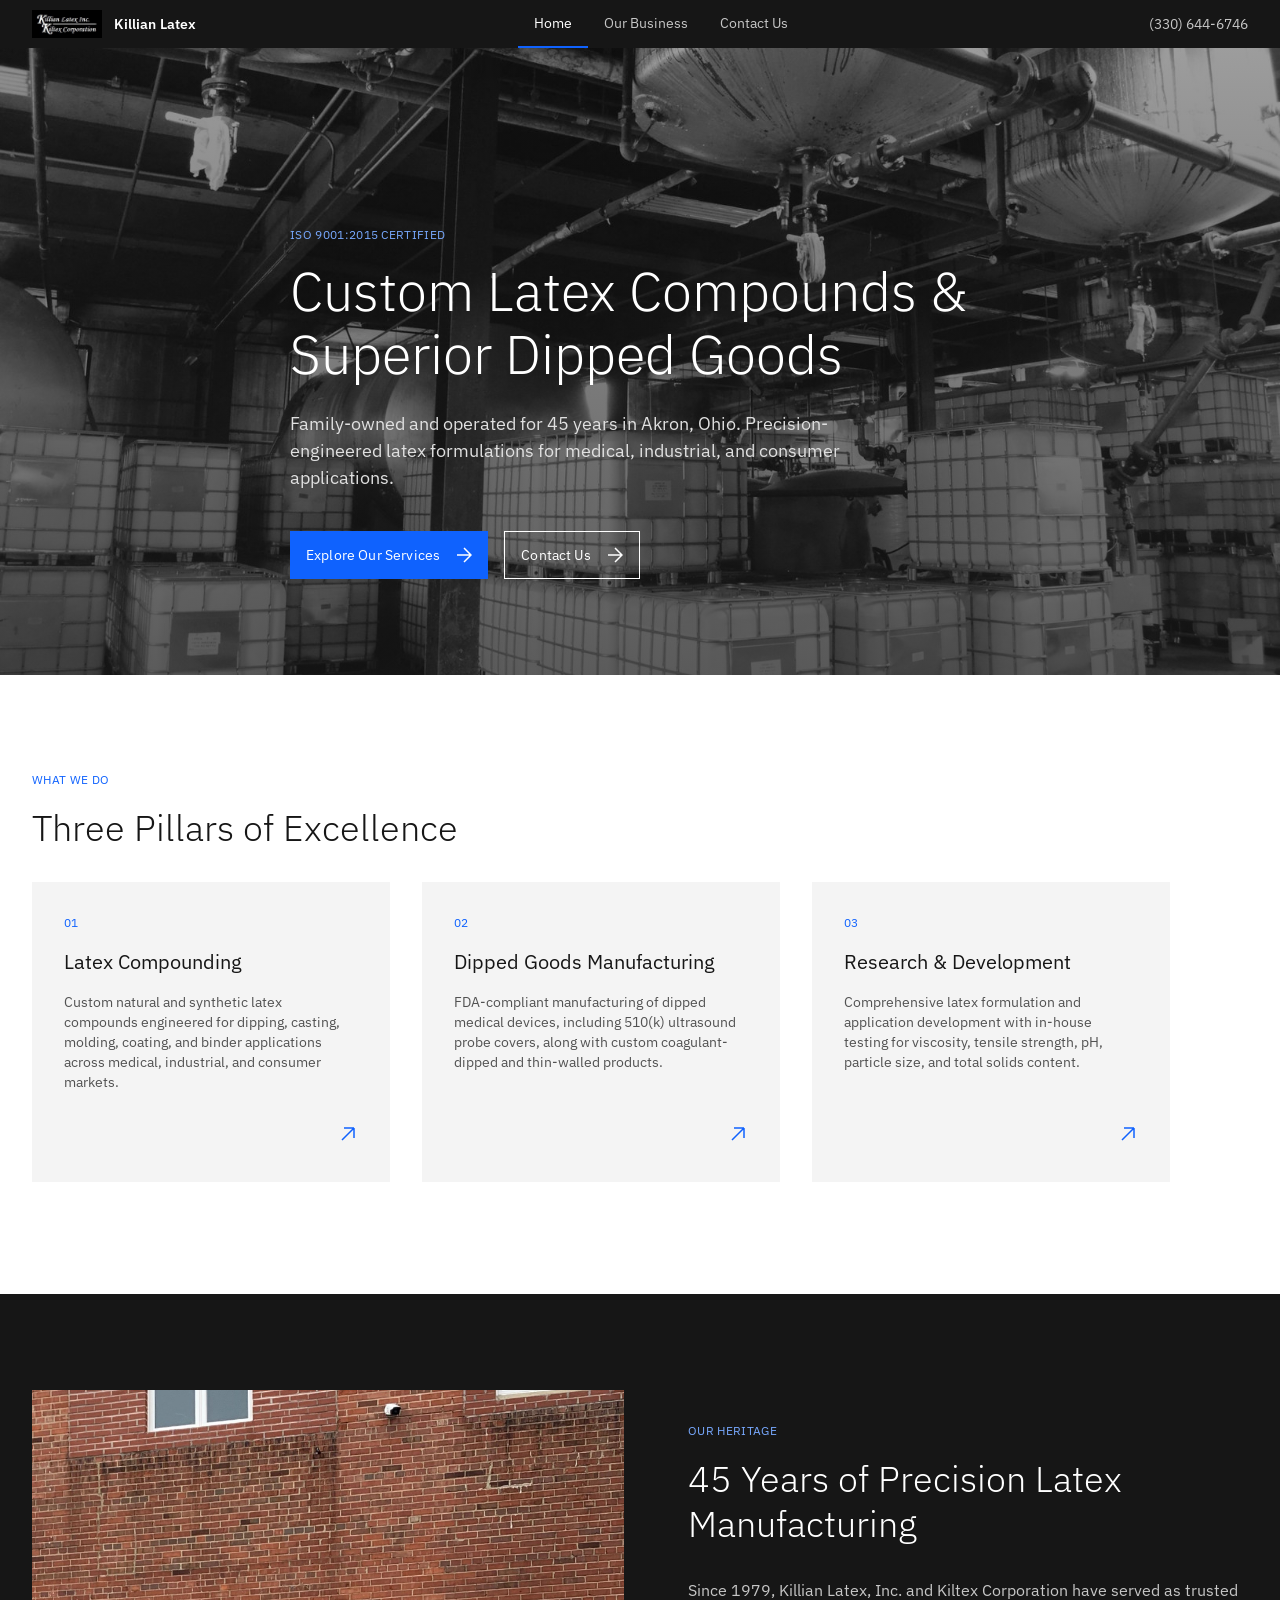
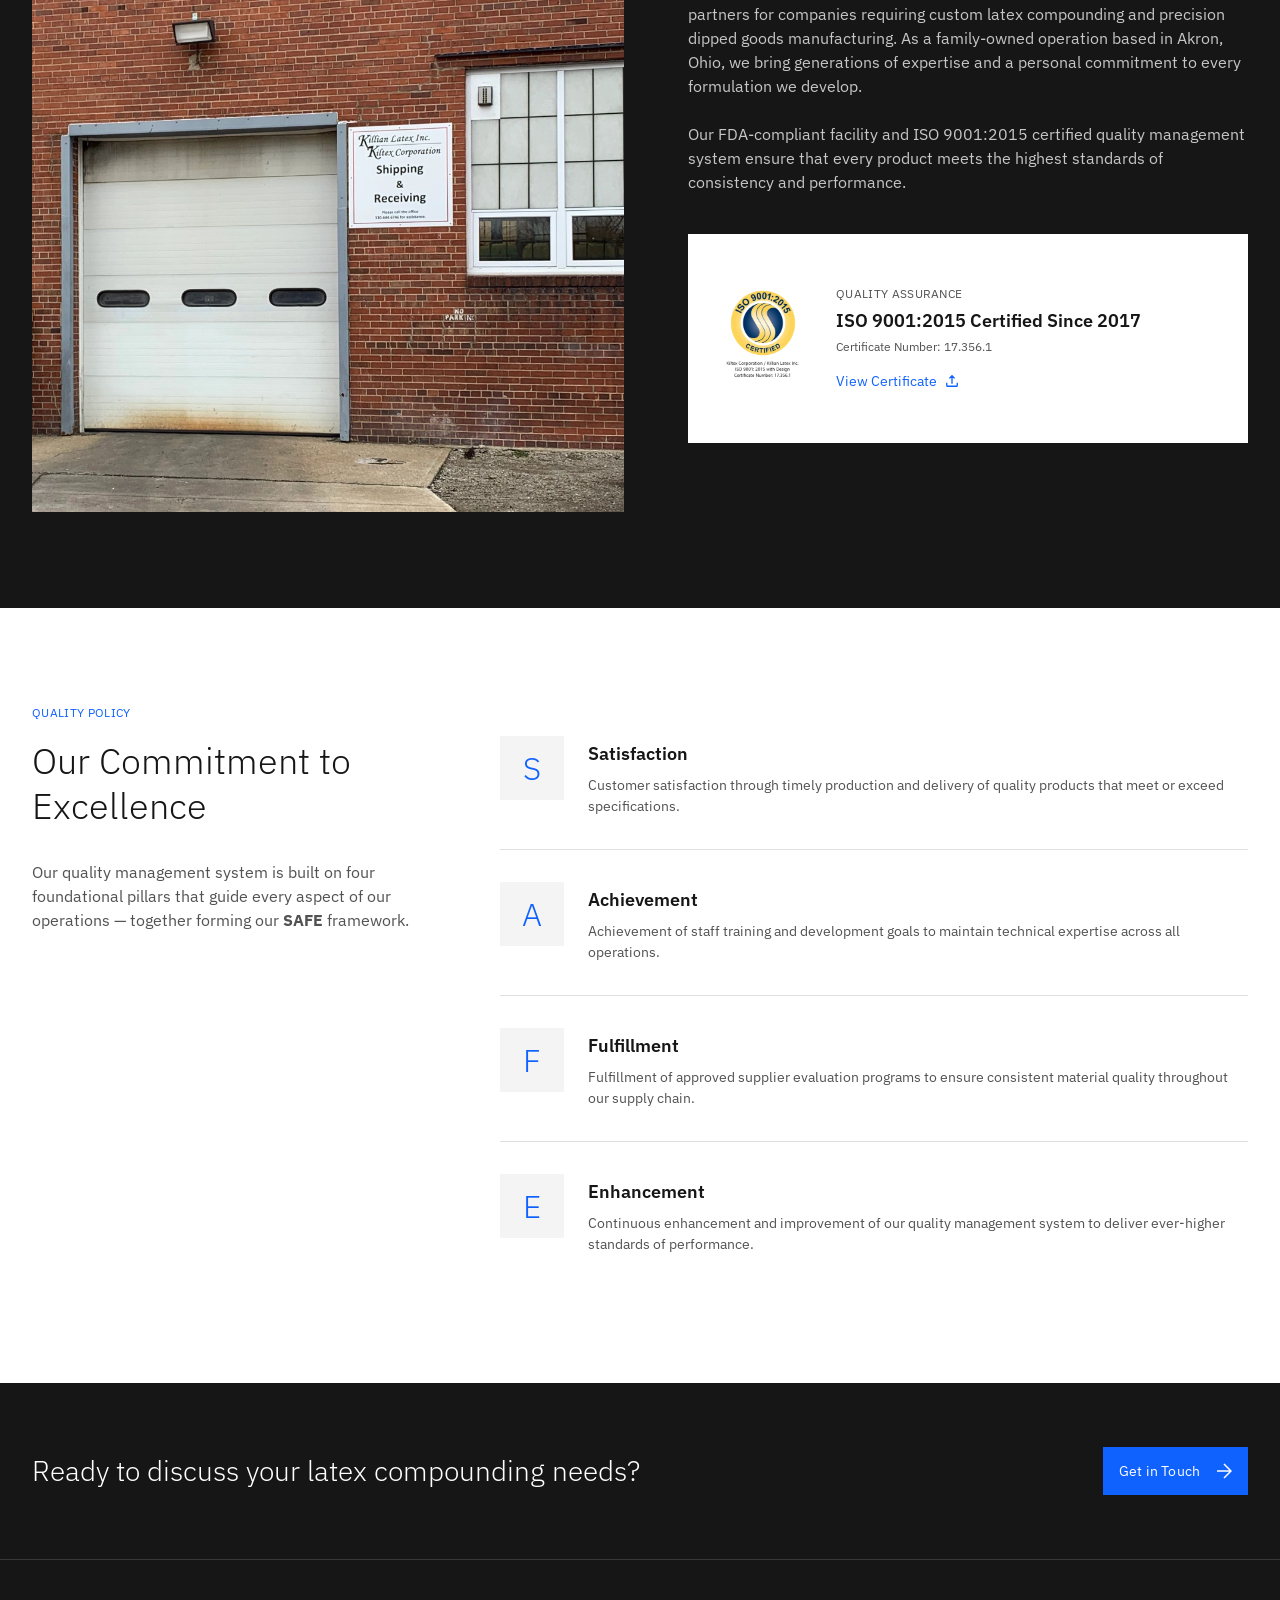
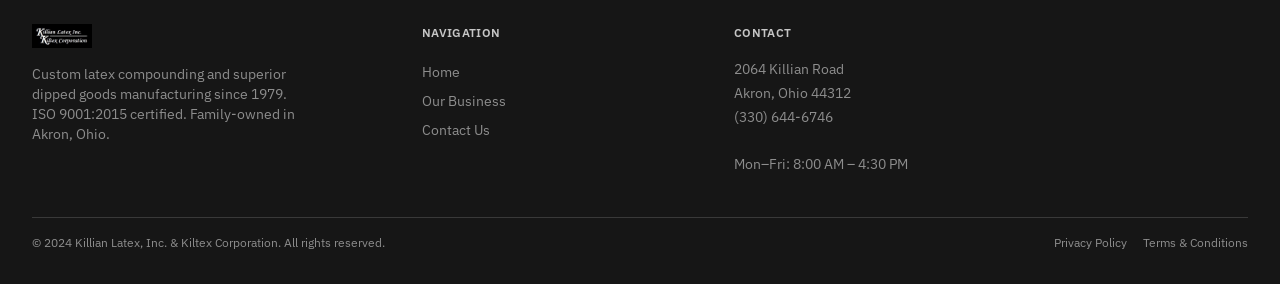
==== commit 46d055c8: "Improve heritage section, SAFE layout, and equal-height tiles - Redesign heritage section with dark " ====
--- a/index.html
+++ b/index.html
@@ -156,7 +156,7 @@
       <div class="cds-grid">
         <p class="section-overline">What We Do</p>
         <h2 class="section-heading">Three Pillars of Excellence</h2>
-        <div class="cds-row">
+        <div class="cds-row cds-tile-row">
           <div class="cds-col-sm-16 cds-col-md-8 cds-col-lg-5" style="margin-bottom: var(--cds-spacing-05);">
             <a href="our-business.html#latex-compounding" class="cds-tile cds-fade-in">
               <p class="cds-tile__overline">01</p>
--- a/css/components.css
+++ b/css/components.css
@@ -415,12 +415,22 @@
 /* ============================================
    TILES / CARDS
    ============================================ */
+.cds-tile-row {
+  align-items: stretch;
+}
+
+.cds-tile-row > [class*="cds-col"] {
+  display: flex;
+  flex-direction: column;
+}
+
 .cds-tile {
   background: var(--cds-gray-10);
   padding: var(--cds-spacing-07);
   min-height: 240px;
   display: flex;
   flex-direction: column;
+  flex: 1;
   transition: background-color 0.15s;
   text-decoration: none;
   color: var(--cds-gray-100);
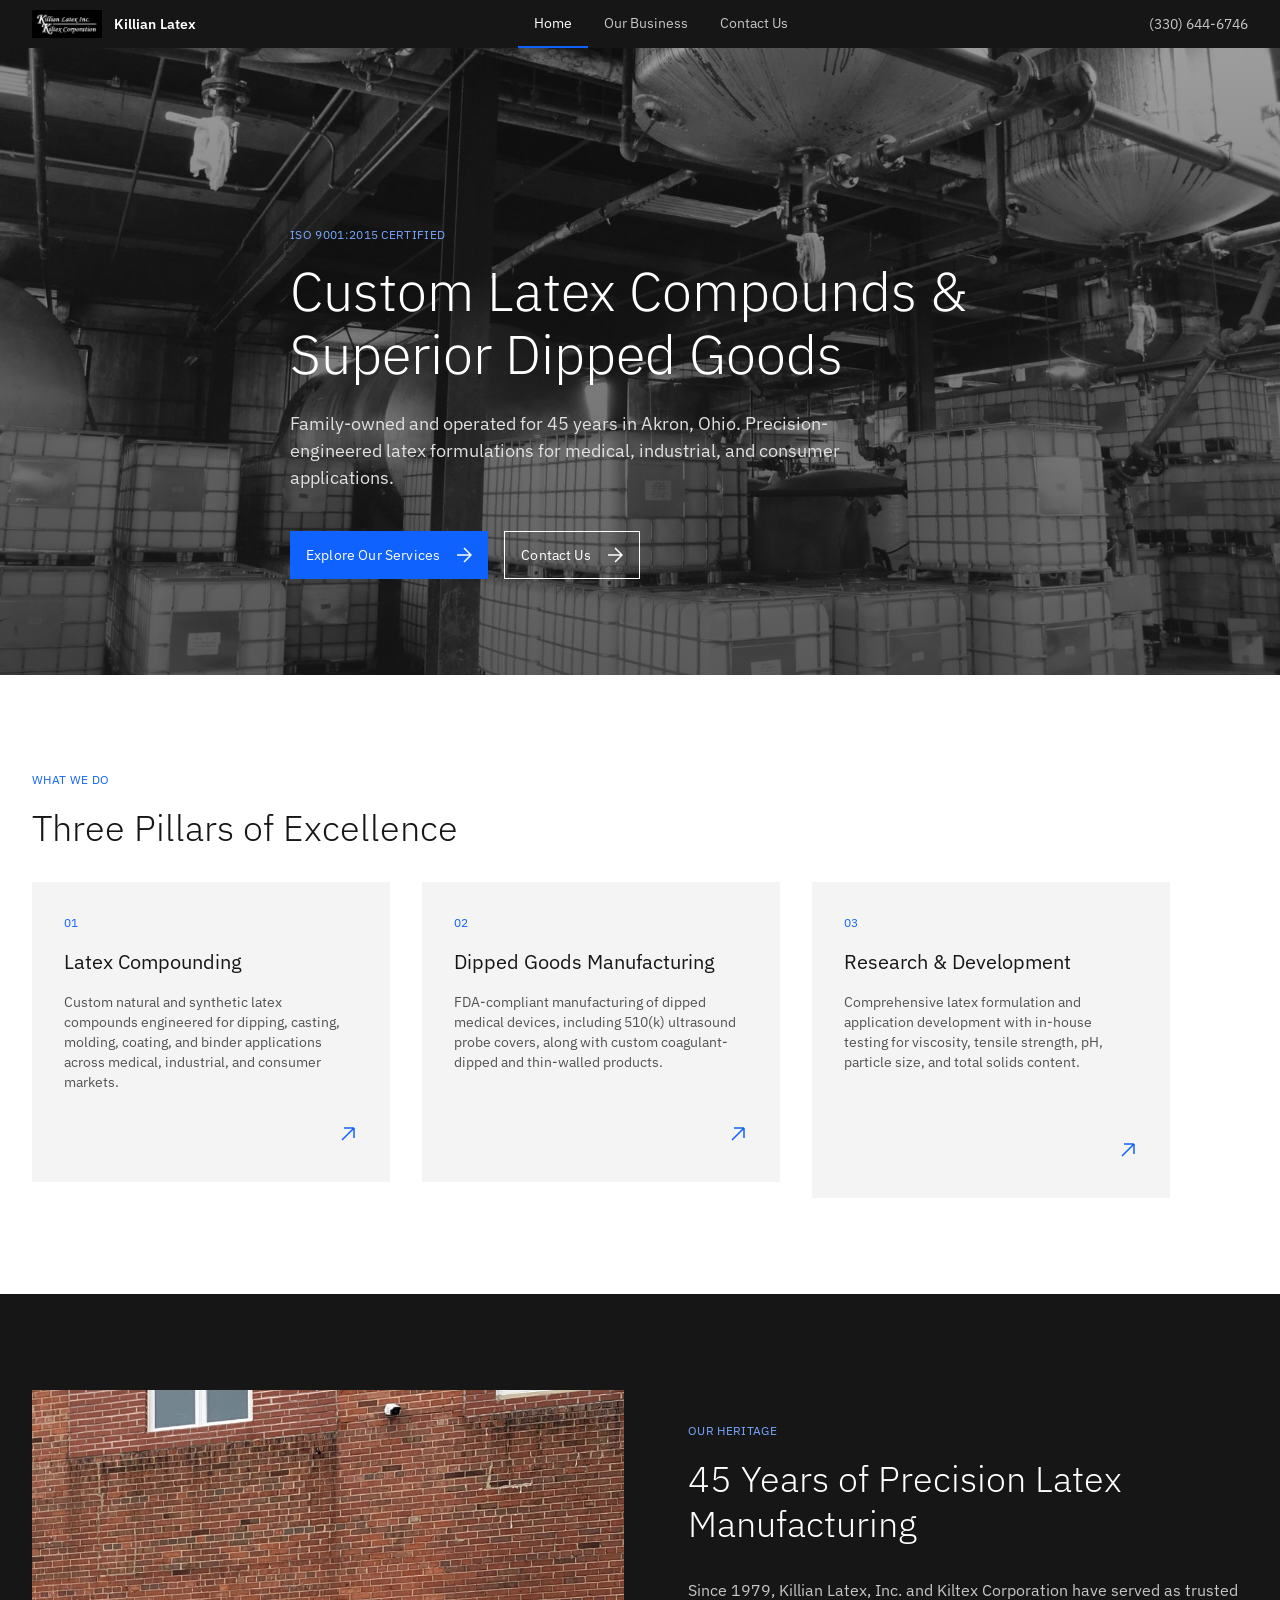
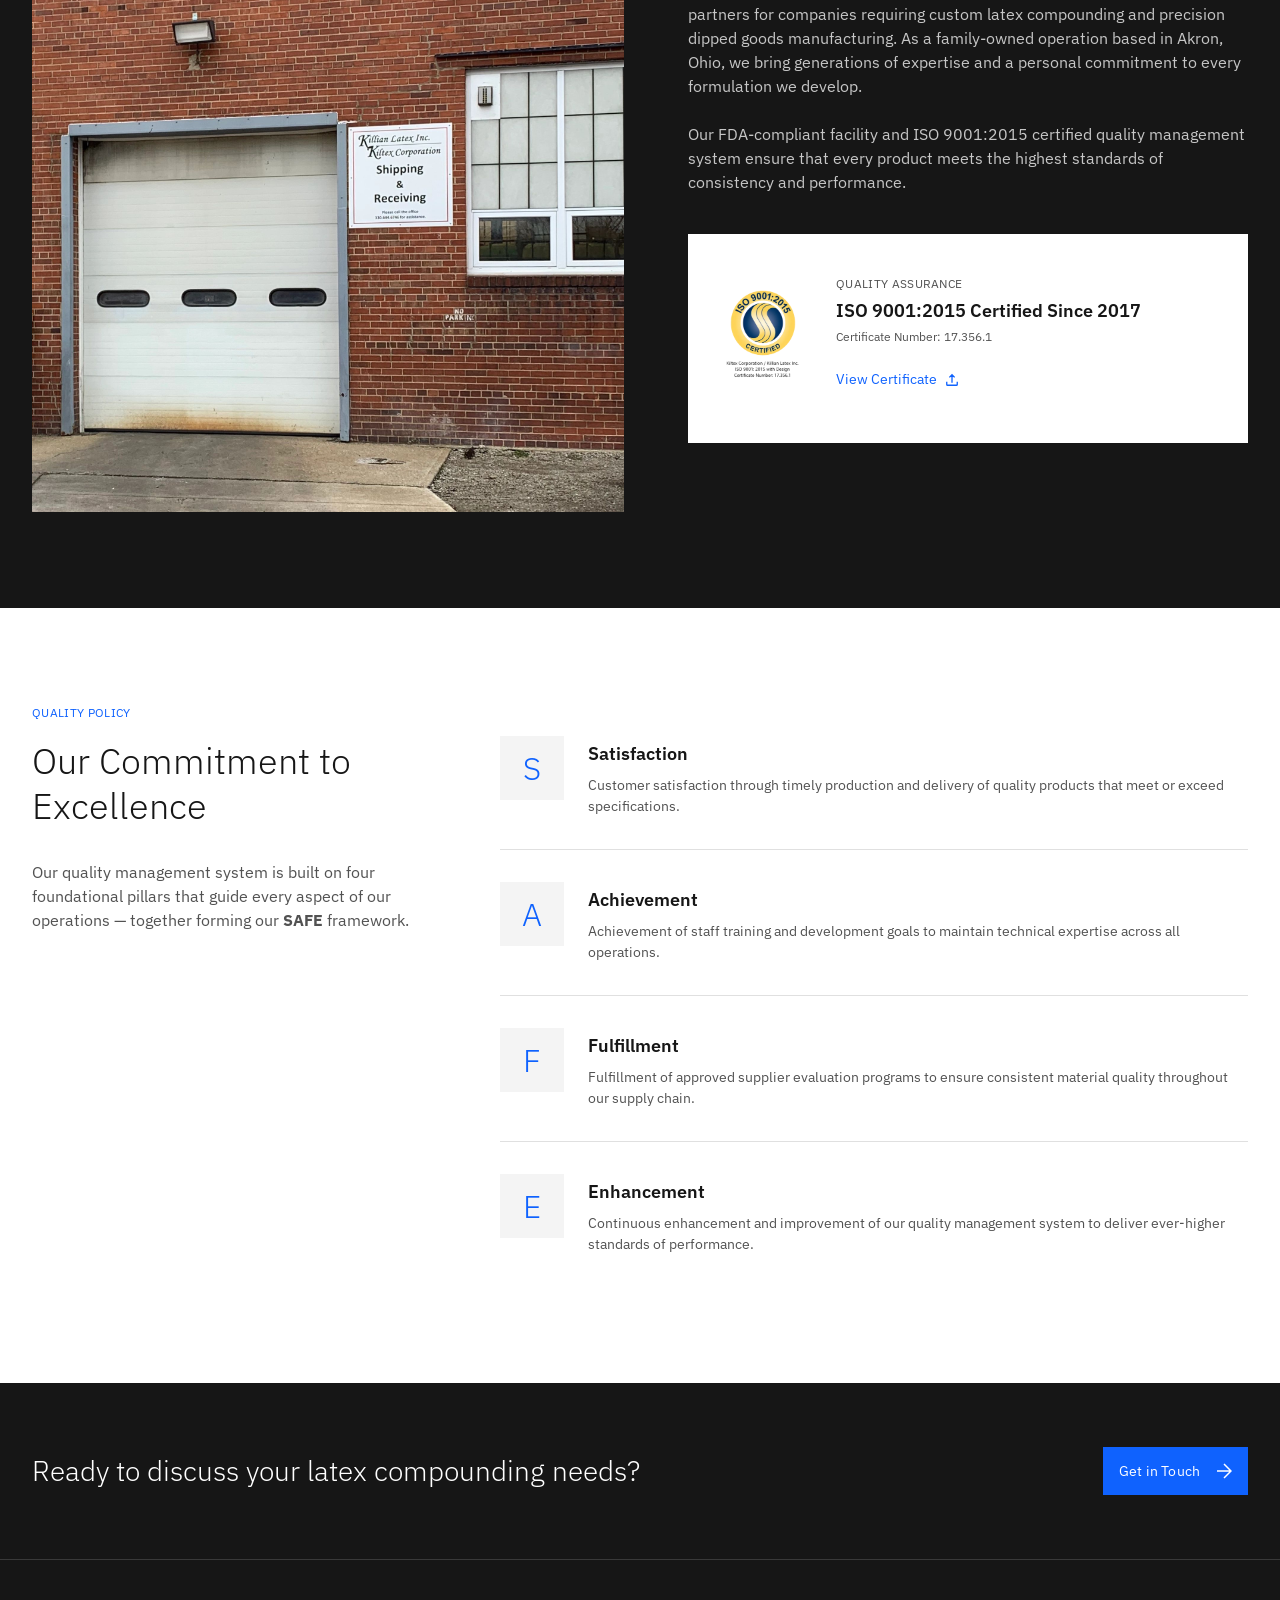
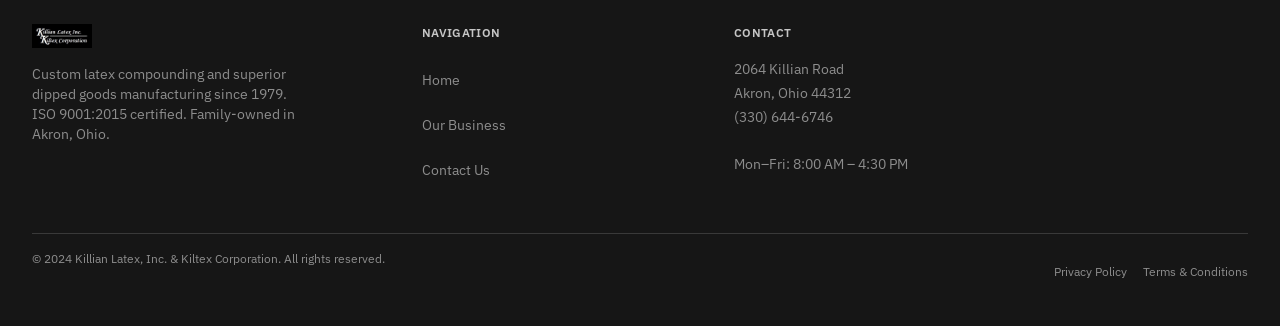
==== commit 9987187d: "Mobile optimization: touch targets, spacing, navigation, forms - Increase all touch targets to 44px " ====
--- a/index.html
+++ b/index.html
@@ -113,6 +113,9 @@
         <a href="contact.html" class="cds-header__nav-link">Contact Us</a>
       </nav>
       <a href="tel:+13306446746" class="cds-header__phone" aria-label="Call us at 330-644-6746">(330) 644-6746</a>
+      <a href="tel:+13306446746" class="cds-header__phone-icon" aria-label="Call (330) 644-6746">
+        <svg xmlns="http://www.w3.org/2000/svg" viewBox="0 0 20 20"><path d="M2 3.5A1.5 1.5 0 0 1 3.5 2h2.879a1.5 1.5 0 0 1 1.342.83l1.2 2.4a1.5 1.5 0 0 1-.282 1.717l-.756.756a9.01 9.01 0 0 0 4.414 4.414l.756-.756a1.5 1.5 0 0 1 1.717-.282l2.4 1.2a1.5 1.5 0 0 1 .83 1.342V16.5A1.5 1.5 0 0 1 16.5 18 14.5 14.5 0 0 1 2 3.5z" fill="currentColor"/></svg>
+      </a>
       <button class="cds-header__menu-btn" aria-label="Open navigation menu" aria-expanded="false" aria-controls="side-nav">
         <svg xmlns="http://www.w3.org/2000/svg" viewBox="0 0 20 20"><path d="M2 4.5h16M2 10h16M2 15.5h16" stroke="currentColor" stroke-width="1.5" fill="none"/></svg>
       </button>
@@ -121,6 +124,11 @@
 
   <!-- Mobile Side Nav -->
   <nav class="cds-side-nav" id="side-nav" role="navigation" aria-label="Mobile navigation">
+    <div class="cds-side-nav__close">
+      <button class="cds-side-nav__close-btn" aria-label="Close navigation menu">
+        <svg xmlns="http://www.w3.org/2000/svg" viewBox="0 0 20 20"><path d="M4 4l12 12M16 4L4 16" stroke="currentColor" stroke-width="1.5" fill="none"/></svg>
+      </button>
+    </div>
     <a href="index.html" class="cds-side-nav__link cds-side-nav__link--active">Home</a>
     <a href="our-business.html" class="cds-side-nav__link">Our Business</a>
     <a href="contact.html" class="cds-side-nav__link">Contact Us</a>
@@ -157,7 +165,7 @@
         <p class="section-overline">What We Do</p>
         <h2 class="section-heading">Three Pillars of Excellence</h2>
         <div class="cds-row cds-tile-row">
-          <div class="cds-col-sm-16 cds-col-md-8 cds-col-lg-5" style="margin-bottom: var(--cds-spacing-05);">
+          <div class="cds-col-sm-16 cds-col-md-8 cds-col-lg-5" >
             <a href="our-business.html#latex-compounding" class="cds-tile cds-fade-in">
               <p class="cds-tile__overline">01</p>
               <h3 class="cds-tile__title">Latex Compounding</h3>
@@ -167,7 +175,7 @@
               </span>
             </a>
           </div>
-          <div class="cds-col-sm-16 cds-col-md-8 cds-col-lg-5" style="margin-bottom: var(--cds-spacing-05);">
+          <div class="cds-col-sm-16 cds-col-md-8 cds-col-lg-5" >
             <a href="our-business.html#dipped-goods" class="cds-tile cds-fade-in">
               <p class="cds-tile__overline">02</p>
               <h3 class="cds-tile__title">Dipped Goods Manufacturing</h3>
@@ -177,7 +185,7 @@
               </span>
             </a>
           </div>
-          <div class="cds-col-sm-16 cds-col-md-8 cds-col-lg-5" style="margin-bottom: var(--cds-spacing-05);">
+          <div class="cds-col-sm-16 cds-col-md-8 cds-col-lg-5" >
             <a href="our-business.html#research-development" class="cds-tile cds-fade-in">
               <p class="cds-tile__overline">03</p>
               <h3 class="cds-tile__title">Research &amp; Development</h3>
--- a/css/base.css
+++ b/css/base.css
@@ -21,6 +21,7 @@
   background-color: var(--cds-white);
   -webkit-font-smoothing: antialiased;
   -moz-osx-font-smoothing: grayscale;
+  overflow-x: hidden;
 }
 
 img {
@@ -177,6 +178,10 @@
 
 /* Responsive type */
 @media (max-width: 671px) {
+  .cds-grid {
+    padding: 0 var(--cds-spacing-05);
+  }
+
   .cds-heading-07 {
     font-size: 2.25rem;
   }
@@ -197,6 +202,16 @@
 
 .section-padding--compact {
   padding: var(--cds-spacing-10) 0;
+}
+
+@media (max-width: 671px) {
+  .section-padding {
+    padding: var(--cds-spacing-09) 0;
+  }
+
+  .section-padding--compact {
+    padding: var(--cds-spacing-08) 0;
+  }
 }
 
 /* === Backgrounds === */
--- a/css/components.css
+++ b/css/components.css
@@ -96,14 +96,39 @@
   background: none;
   border: none;
   cursor: pointer;
-  padding: var(--cds-spacing-03);
-  color: var(--cds-white);
+  padding: var(--cds-spacing-04);
+  color: var(--cds-white);
+  min-width: 44px;
+  min-height: 44px;
+  justify-content: center;
 }
 
 .cds-header__menu-btn svg {
   width: 20px;
   height: 20px;
   fill: currentColor;
+}
+
+/* Mobile phone icon (visible only on mobile) */
+.cds-header__phone-icon {
+  display: none;
+  align-items: center;
+  justify-content: center;
+  min-width: 44px;
+  min-height: 44px;
+  color: var(--cds-white);
+  text-decoration: none;
+}
+
+.cds-header__phone-icon svg {
+  width: 20px;
+  height: 20px;
+  fill: currentColor;
+}
+
+.cds-header__phone-icon:hover {
+  color: var(--cds-blue-40);
+  text-decoration: none;
 }
 
 /* Mobile nav panel */
@@ -112,7 +137,7 @@
   top: 48px;
   left: 0;
   bottom: 0;
-  width: 256px;
+  width: min(256px, 85vw);
   background: var(--cds-gray-100);
   transform: translateX(-100%);
   transition: transform 0.2s ease-out;
@@ -125,12 +150,45 @@
 }
 
 .cds-side-nav__link {
-  display: block;
+  display: flex;
+  align-items: center;
   color: var(--cds-gray-30);
   font-size: 0.875rem;
-  padding: var(--cds-spacing-04) var(--cds-spacing-07);
+  padding: var(--cds-spacing-05) var(--cds-spacing-07);
+  min-height: 44px;
   text-decoration: none;
   transition: background 0.15s, color 0.15s;
+}
+
+/* Side nav close button */
+.cds-side-nav__close {
+  display: flex;
+  align-items: center;
+  justify-content: flex-end;
+  padding: var(--cds-spacing-03) var(--cds-spacing-05);
+  margin-bottom: var(--cds-spacing-03);
+}
+
+.cds-side-nav__close-btn {
+  display: flex;
+  align-items: center;
+  justify-content: center;
+  min-width: 44px;
+  min-height: 44px;
+  background: none;
+  border: none;
+  color: var(--cds-gray-30);
+  cursor: pointer;
+}
+
+.cds-side-nav__close-btn:hover {
+  color: var(--cds-white);
+}
+
+.cds-side-nav__close-btn svg {
+  width: 20px;
+  height: 20px;
+  fill: currentColor;
 }
 
 .cds-side-nav__link:hover,
@@ -178,6 +236,10 @@
     display: none;
   }
 
+  .cds-header__phone-icon {
+    display: flex;
+  }
+
   .cds-header__menu-btn {
     display: flex;
     align-items: center;
@@ -336,6 +398,7 @@
 @media (max-width: 671px) {
   .hero {
     min-height: 80vh;
+    min-height: 80svh;
     align-items: center;
     padding-bottom: var(--cds-spacing-10);
   }
@@ -371,6 +434,9 @@
 .page-hero__breadcrumb a {
   color: var(--cds-gray-50);
   text-decoration: none;
+  display: inline-flex;
+  align-items: center;
+  min-height: 44px;
 }
 
 .page-hero__breadcrumb a:hover {
@@ -478,6 +544,16 @@
   fill: currentColor;
 }
 
+.cds-tile-row > [class*="cds-col"]:not(:last-child) {
+  margin-bottom: var(--cds-spacing-05);
+}
+
+@media (max-width: 671px) {
+  .cds-tile {
+    min-height: 0;
+  }
+}
+
 /* ============================================
    SECTION ELEMENTS
    ============================================ */
@@ -591,6 +667,8 @@
   color: var(--cds-blue-60);
   text-decoration: none;
   transition: color 0.15s;
+  min-height: 44px;
+  padding: var(--cds-spacing-03) 0;
 }
 
 .heritage-cert__link:hover {
@@ -609,19 +687,24 @@
 }
 
 @media (max-width: 671px) {
+  .heritage-section {
+    padding: var(--cds-spacing-09) 0;
+  }
+
   .heritage-image-wrap,
   .heritage-image {
-    min-height: 280px;
+    min-height: 240px;
   }
 
   .heritage-cert-card {
-    flex-direction: column;
+    flex-direction: row;
     align-items: center;
-    text-align: center;
+    gap: var(--cds-spacing-05);
+    padding: var(--cds-spacing-05);
   }
 
   .heritage-cert__badge {
-    width: 80px;
+    width: 72px;
   }
 }
 
@@ -703,6 +786,10 @@
 }
 
 @media (max-width: 671px) {
+  .cta-band {
+    padding: var(--cds-spacing-09) 0;
+  }
+
   .cta-band__text {
     font-size: 1.5rem;
   }
@@ -710,6 +797,11 @@
   .cta-band__inner {
     flex-direction: column;
     align-items: flex-start;
+  }
+
+  .cta-band__inner .cds-btn {
+    width: 100%;
+    justify-content: center;
   }
 }
 
@@ -761,6 +853,12 @@
   color: var(--cds-gray-70);
   margin-bottom: var(--cds-spacing-07);
   max-width: 640px;
+}
+
+@media (max-width: 671px) {
+  .subsection__title {
+    font-size: 1.375rem;
+  }
 }
 
 /* ============================================
@@ -820,6 +918,13 @@
   text-decoration: none;
 }
 
+.contact-block__value a[href^="tel"] {
+  display: inline-flex;
+  align-items: center;
+  min-height: 44px;
+  padding: var(--cds-spacing-03) 0;
+}
+
 .contact-block__value a:hover {
   text-decoration: underline;
 }
@@ -946,6 +1051,26 @@
   margin-top: var(--cds-spacing-03);
 }
 
+@media (max-width: 671px) {
+  .cds-text-input,
+  .cds-textarea {
+    font-size: 1rem; /* Prevents iOS auto-zoom on focus */
+  }
+
+  .cds-form-group__label {
+    font-size: 0.875rem;
+  }
+
+  .cds-file-label {
+    width: 100%;
+    justify-content: center;
+  }
+
+  #submit-btn {
+    width: 100%;
+  }
+}
+
 /* Form notification */
 .cds-notification {
   display: none;
@@ -1001,11 +1126,13 @@
 }
 
 .cds-footer__link {
-  display: block;
+  display: flex;
+  align-items: center;
   font-size: 0.875rem;
   color: var(--cds-gray-50);
   text-decoration: none;
-  padding: var(--cds-spacing-02) 0;
+  padding: var(--cds-spacing-04) 0;
+  min-height: 44px;
   transition: color 0.15s;
 }
 
@@ -1038,6 +1165,10 @@
   font-size: 0.75rem;
   color: var(--cds-gray-50);
   text-decoration: none;
+  display: inline-flex;
+  align-items: center;
+  min-height: 44px;
+  padding: var(--cds-spacing-03) 0;
 }
 
 .cds-footer__legal a:hover {
@@ -1063,4 +1194,9 @@
   .cds-footer .cds-row > [class*="cds-col"] {
     margin-bottom: var(--cds-spacing-08);
   }
-}
+
+  .cds-footer__bottom {
+    flex-direction: column;
+    gap: var(--cds-spacing-04);
+  }
+}
